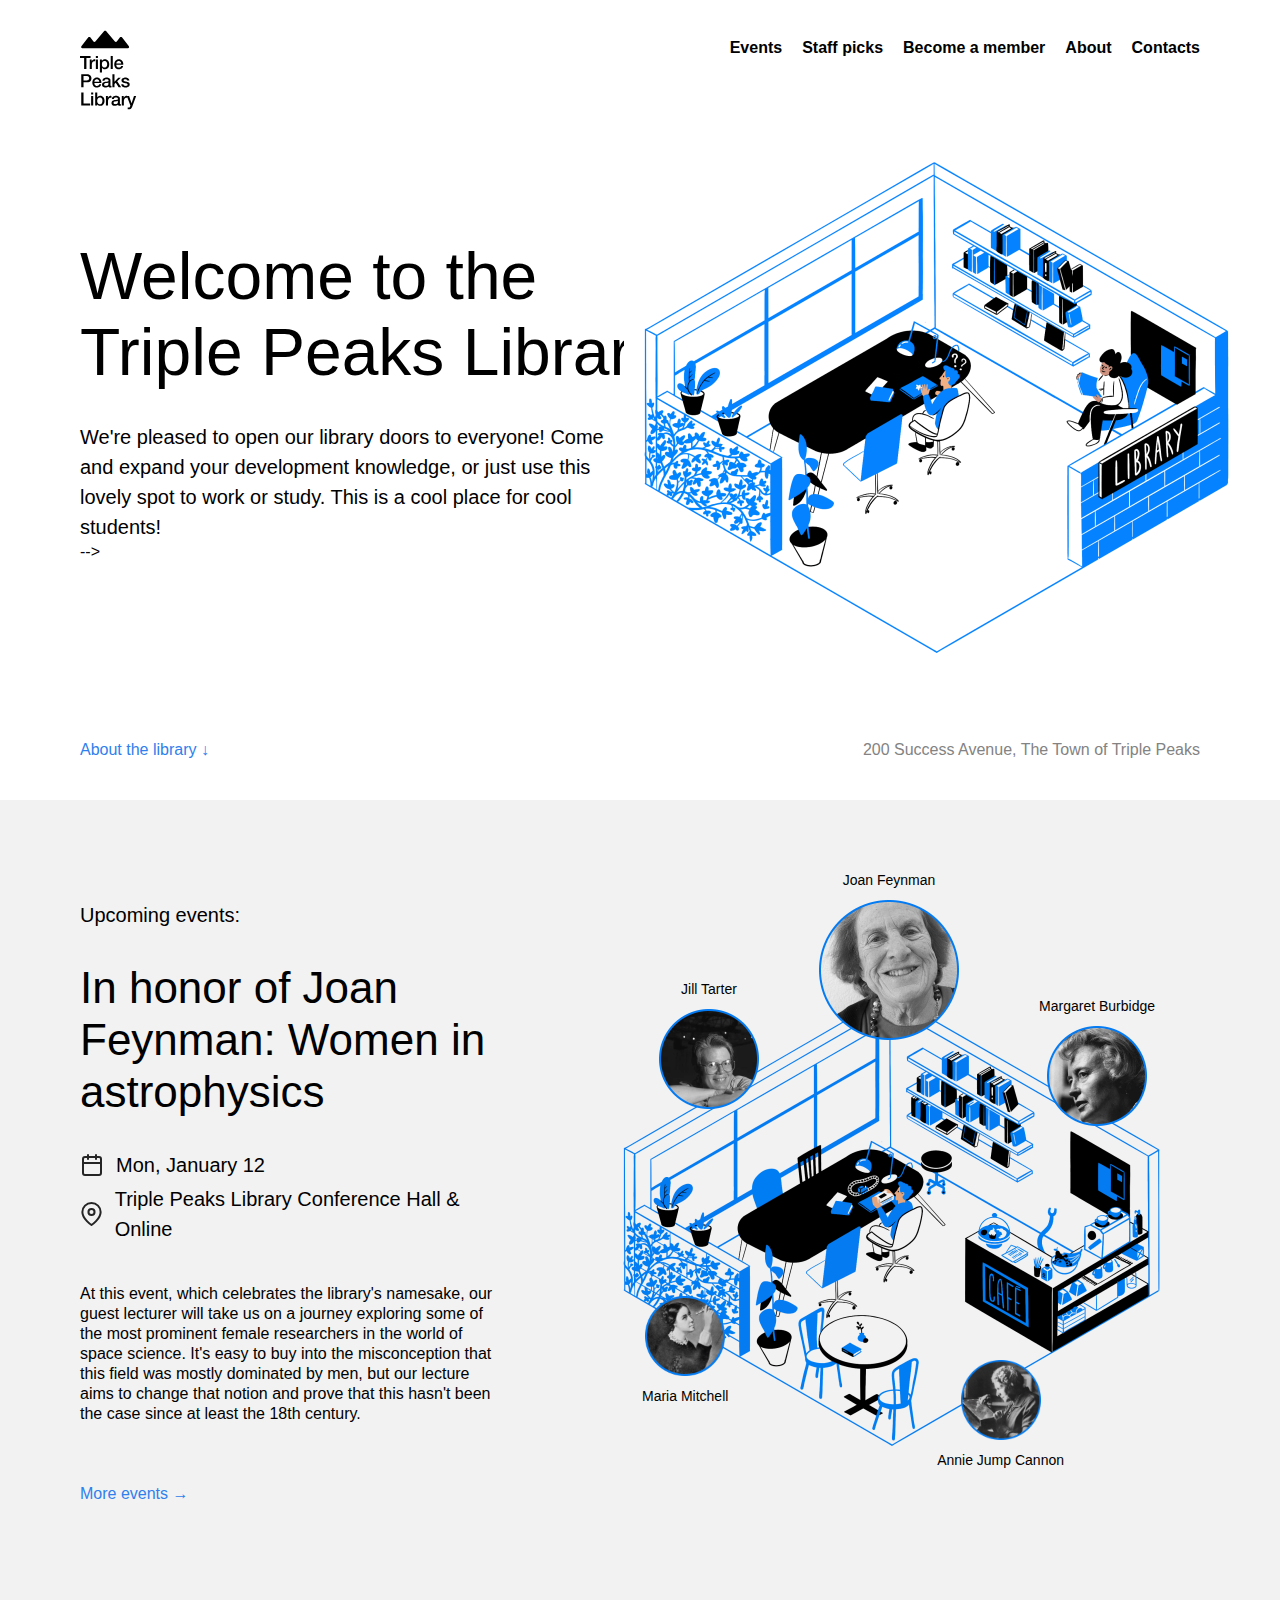
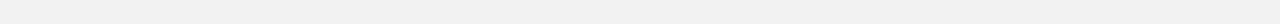
==== index.html @ de25e106 "Finish events section" ====
<!DOCTYPE html>
<html lang="en">
  <head>
    <meta charset="UTF-8" />
    <meta name="viewport" content="width=device-width, initial-scale=1.0" />
    <title>Triple Peaks Library</title>
    <link rel="shortcut icon" href="favicon.ico" />
    <link rel="stylesheet" href="./styles/normalize.css" />
    <link rel="stylesheet" href="./styles/style.css" />
  </head>


  <body>
    <div class="page">
      <header class="header">
        <nav class="nav">
          <img
            src="./images/logo.svg"
            alt="Triple Peaks Library Logo"
            class="nav__logo"
          />
          <!-- Putting navigation links in a list is supposed to be the best practice of writing the semantic code since it allows screen readers to pause between each link instead of reading all the links as a sentence. -->
          <ul class="nav__links">
            <li>
              <a class="nav__link">Events</a>
            </li>
            <li>
              <a class="nav__link">Staff picks</a>
            </li>
            <li>
              <a class="nav__link">Become a member</a>
            </li>
            <li>
              <a class="nav__link">About</a>
            </li>
            <li>
              <a class="nav__link">Contacts</a>
            </li>
          </ul>
        </nav>
        <h1 class="header__title">Welcome to the Triple Peaks Library</h1>
        <p class="header__description">
          We're pleased to open our library doors to everyone! Come and expand
          your development knowledge, or just use this lovely spot to work or
          study. This is a cool place for cool students!
        </p>
        <img
          src="./images/inside_the_library.png"
          alt="Illustration 'Inside the library'"
          class="header__image"
        />
        -->
        <div class="header__footer">
          <a class="header__link">About the library &darr;</a>
          <p class="header__address">
            200 Success Avenue, The Town of Triple Peaks
          </p>
        </div>
      </header>

      <main class="content">
        <section class="events">
          <div class="events__content">
            <h2 class="events__heading">Upcoming events:</h2>
            <h3 class="events__title">
              In honor of Joan Feynman: Women in astrophysics
            </h3>
            <div class="event-info events__info-section">
              <div class="event-info__item">
                <div
                  class="event-info__icon event-info__icon_type_calendar"
                ></div>
                <p class="event-info__text">Mon, January 12</p>
              </div>
              <div class="event-info__item">
                <div class="event-info__icon event-info__icon_type_pin"></div>
                <p class="event-info__text">
                  Triple Peaks Library Conference Hall & Online
                </p>
              </div>
            </div>
            <p class="events__description">
              At this event, which celebrates the library's namesake, our guest
              lecturer will take us on a journey exploring some of the most
              prominent female researchers in the world of space science. It's
              easy to buy into the misconception that this field was mostly
              dominated by men, but our lecture aims to change that notion and
              prove that this hasn't been the case since at least the 18th
              century.
            </p>
            <a href="#" class="events__more">More events &rarr;</a>
          </div>
          <div class="events__cover">
            <img
              src="./images/cafe.png"
              alt="Cafe illustration"
              class="events__image"
            />
            <div class="person person_name_feynman">
              <p class="person__caption">Joan Feynman</p>
              <img
                src="./images/person_feynman.png"
                alt="Photo of Joan"
                class="person__image person__image_size_l"
              />
            </div>
            <div class="person person_name_burbidge">
              <p class="person__caption">Margaret Burbidge</p>
              <img
                src="./images/person_burbidge.png"
                alt="Photo of Joan"
                class="person__image person__image_size_m"
              />
            </div>
            <div class="person person_name_tarter">
              <p class="person__caption">Jill Tarter</p>
              <img
                src="./images/person_tarter.png"
                alt="Photo of Joan"
                class="person__image person__image_size_m"
              />
            </div>
            <div class="person person_name_cannon">
              <img
                src="./images/person_cannon.png"
                alt="Photo of Joan"
                class="person__image person__image_size_s"
              />
              <p class="person__caption">Annie Jump Cannon</p>
            </div>
            <div class="person person_name_mitchell">
              <img
                src="./images/person_mitchell.png"
                alt="Photo of Joan"
                class="person__image person__image_size_s"
              />
              <p class="person__caption">Maria Mitchell</p>
            </div>
          </div>
        </section>

        <section class="staff">
          <!-- --------------------------------------------------------------- -->
          <!--        Don't uncomment until the final project stage            -->
          <!-- --------------------------------------------------------------- -->
          <!--<h2 class="staff__title">Staff picks</h2>
        <p class="staff__subtitle">That our readers love</p>
        <ul>
          <li class="card">
            <div class="card__content">
              <h3 class="card__title">Introduction to Algorithms</h3>
              <p class="card__text">
                The name of this book is self-explanatory; it's a proper
                introduction to algorithms! Introduction to Algorithms, or CLRS,
                in reference to the authors' last names, goes in-depth and
                covers a range of algorithms across several self-contained
                chapters.
              </p>
              <p class="card__footer">
                Thomas H. Cormen, Charles E. Leiserson, Ronald L. Rivest,
                Clifford Stein
              </p>
            </div>
          </li>

          <li class="card">
            <div class="card__content">
              <h3 class="card__title">
                The Structure and Interpretation of Computer Programs (SICP)
              </h3>
              <p class="card__text">
                This is one of the best books for learning the fundamentals of
                programming. Featured by MIT in one of their foundational
                programming courses, SICP is a general-purpose programming book
                that uses Scheme to illustrate various programming concepts.
              </p>
              <p class="card__footer">
                Harold Abelson, Gerald Jay Sussman, Julie Sussman
              </p>
            </div>
          </li>

          <li class="card">
            <div class="card__content">
              <h3 class="card__title">
                The Clean Coder: A Code of Conduct for Professional Programmers
              </h3>
              <p class="card__text">
                Compiled by seasoned software engineer and author Robert C.
                Martin (also known as Uncle Bob), this book covers the
                techniques and tools of true software craftsmanship. It explains
                how to write clean code and demonstrates how to cultivate the
                attitude of a skilled, professional programmer.
              </p>
              <p class="card__footer">Steve McConnell</p>
            </div>
          </li>

          <li class="card">
            <div class="card__content">
              <h3 class="card__title">
                Code Complete: A Practical Handbook of Software Construction
              </h3>
              <p class="card__text">
                Want to know how to write robust code irrespective of the
                architecture behind your chosen programming language? Then
                consider reading Code Complete: A Practical Handbook of Software
                Construction. It comprehensively covers everything related to
                good code structure.
              </p>
              <p class="card__footer">Steve McConnell</p>
            </div>
          </li>
        </ul>-->
        </section>

        <section class="membership">
          <!-- --------------------------------------------------------------- -->
          <!--         Don't uncomment until the final project stage           -->
          <!-- --------------------------------------------------------------- -->
          <!--<h2 class="membership__title">Becoming a library member is easy!</h2>
        <ul class="membership__steps">
          <li class="step">
            <h3 class="step__title">
              Step 1
              <img
                src="./images/icon_step_forward.svg"
                alt="icon forward"
                class="step__icon"
              />
            </h3>
            <p class="step__description">
              Fill out the membership form online or in person.
            </p>
          </li>
          <li class="step">
            <h3 class="step__title">
              Step 2
              <img
                src="./images/icon_step_forward.svg"
                alt="icon forward"
                class="step__icon"
              />
            </h3>
            <p class="step__description">
              Come pick up your library card at the front desk.
            </p>
          </li>
          <li class="step">
            <h3 class="step__title">
              Step 3
              <img
                src="./images/icon_step_forward.svg"
                alt="icon forward"
                class="step__icon"
              />
            </h3>
            <p class="step__description">Sign the back of the card.</p>
          </li>
          <li class="step">
            <h3 class="step__title">
              Step 4
              <img
                src="./images/icon_step_finish.svg"
                alt="icon finish"
                class="step__icon"
              />
            </h3>
            <p class="step__description">
              Enjoy all the awesome benefits of membership!
            </p>
          </li>
        </ul>-->
        </section>

        <section class="about">
          <!-- --------------------------------------------------------------- -->
          <!--          Don't uncomment until the final project stage          -->
          <!-- --------------------------------------------------------------- -->
          <!--<h2 class="about__title">About the library</h2>
        <div class="about__content">
          <p class="about__paragraph">
            Libraries are essential establishments in practically every city,
            and the Triple Peaks Library is no exception. It first opened its
            doors way back in 2018, right as our humble town began bidding
            welcome to its very first citizens!
          </p>
          <p class="about__paragraph">
            Since its initial opening, the library has seen nearly 342 monthly
            visitors. That's almost 50% of our population! So far, most
            citizens have enjoyed reading books and using our ample online
            resources.
          </p>
          <p class="about__paragraph">
            Become a member today, and make sure to check out our Staff Picks
            section. This week's selection is full of books anyone interested
            in computer programming would love!
          </p>
        </div>
        <div class="about__circle"></div> -->
        </section>
      </main>
      <footer class="footer">
        <!-- ----------------------------------------------------------------- -->
        <!--          Don't uncomment until the final project stage            -->
        <!-- ----------------------------------------------------------------- -->
      </footer>
    </div>
  </body>
</html>
---- styles/style.css ----
.page {
  min-width: 1100px;
  max-width: 1600px;
  margin: auto;
  font-family: "Helvetica Neue", arial, sans-serif;
  font-size: 16px;
  line-height: 20px;
}

.header {
  display: flex;
  flex-direction: column;
  height: 100vh;
  min-height: 720px;
  max-height: 800px;
  padding: 30px 80px 40px;
  position: relative;
  box-sizing: border-box;
}

.nav {
  display: flex;
  justify-content: space-between;
}

.nav__logo {
  width: 57px;
  height: 80px;
}

.nav__links {
  display: flex;
  margin: 8px 0 0;
  column-gap: 20px;
  list-style-type: none;
  padding: 0;
}

.nav__link {
  color: #000000;
  text-decoration: none;
  font-weight: bold;
}

.header__title {
  margin: 128px 0 0;
  max-width: 601px;
  font-size: 66px;
  line-height: 76px;
  font-weight: 500;
}

.header__description {
  margin: 32px 0 0;
  max-width: 532px;
  font-size: 20px;
  line-height: 30px;
}

.header__image {
  z-index: 1;
  max-width: 636px;
  top: 135px;
  right: 20px;
  position: absolute;
}

.header__footer {
  margin-top: auto;
  width: 100%;
  display: flex;
  align-items: center;
  justify-content: space-between;
  box-sizing: border-box;
}

.header__link {
  color: #2f80ed;
  text-decoration: none;
}

.header__address {
  margin: 0;
  color: #838383;
}

.events {
  padding: 100px 0 120px 80px;
  display: flex;
  align-items: start;
  justify-content: space-between;
  box-sizing: border-box;
  background-color: #f2f2f2;
}

.events__content {
  flex-basis: 580px;
}

.events__heading {
  font-size: 20px;
  font-weight: 500;
  line-height: 30px;
  margin: 0;
}

.events__title {
  font-size: 44px;
  font-weight: 500;
  line-height: 52px;
  margin: 32px 0 0;
}

.events__info-section {
  margin-top: 32px;
}

.event-info__item {
  display: flex;
  align-items: center;
  margin-bottom: 4px;
  font-weight: 500;
}

.event-info__icon {
  background-repeat: no-repeat;
  background-position: center;
  margin-right: 12px;
  width: 24px;
  height: 24px;
}

.event-info__icon_type_calendar {
  background-image: url(../images/icon_calendar.svg);
}

.event-info__icon_type_pin {
  background-image: url(../images/icon_pin.svg);
}

.event-info__text {
  font-size: 20px;
  font-weight: 500;
  line-height: 30px;
  margin: 0;
}

.events__description {
  margin: 40px 0 60px;
}

.events__more {
  color: #2f80ed;
  text-decoration: none;
}

.events__cover {
  flex-grow: 1;
  flex-shrink: 0;
  flex-basis: 780px;
  max-width: 780px;
  position: relative;
}

.events__image {
  max-width: 100%;
}

.person {
  position: absolute;
  display: flex;
  align-items: center;
  flex-direction: column;
  gap: 10px;
}

.person_name_feynman {
  top: -30px;
  left: 319px;
}

.person_name_burbidge {
  top: 96px;
  right: 125px;
}

.person_name_cannon {
  bottom: 18px;
  right: 216px;
}

.person_name_mitchell {
  bottom: 82px;
  left: 142px;
}

.person_name_tarter {
  top: 79px;
  left: 159px;
}

.person__image {
  max-width: 100%;
}

.person__image_size_l {
  width: 140px;
}

.person__image_size_m {
  width: 100px;
}

.person__image_size_s {
  width: 80px;
}

.person__caption {
  text-align: center;
  font-size: 14px;
  margin: 0;
}
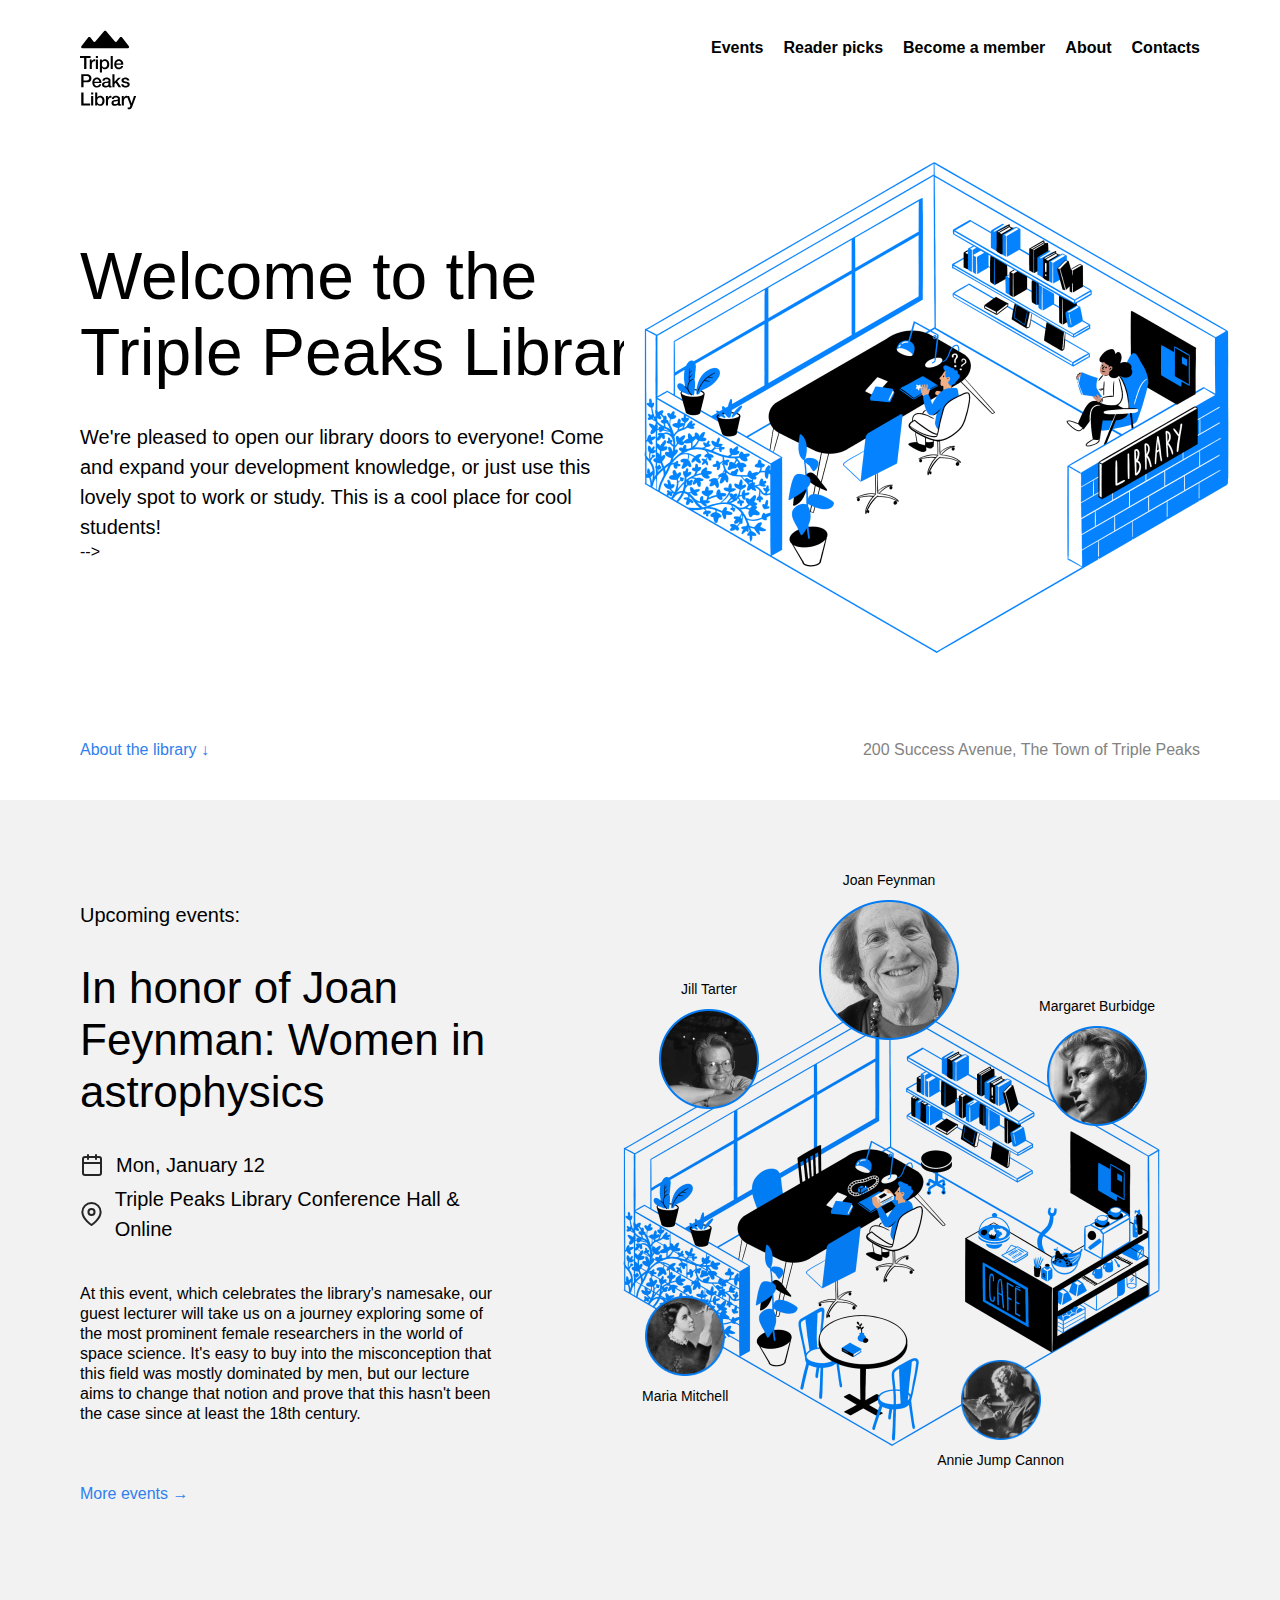
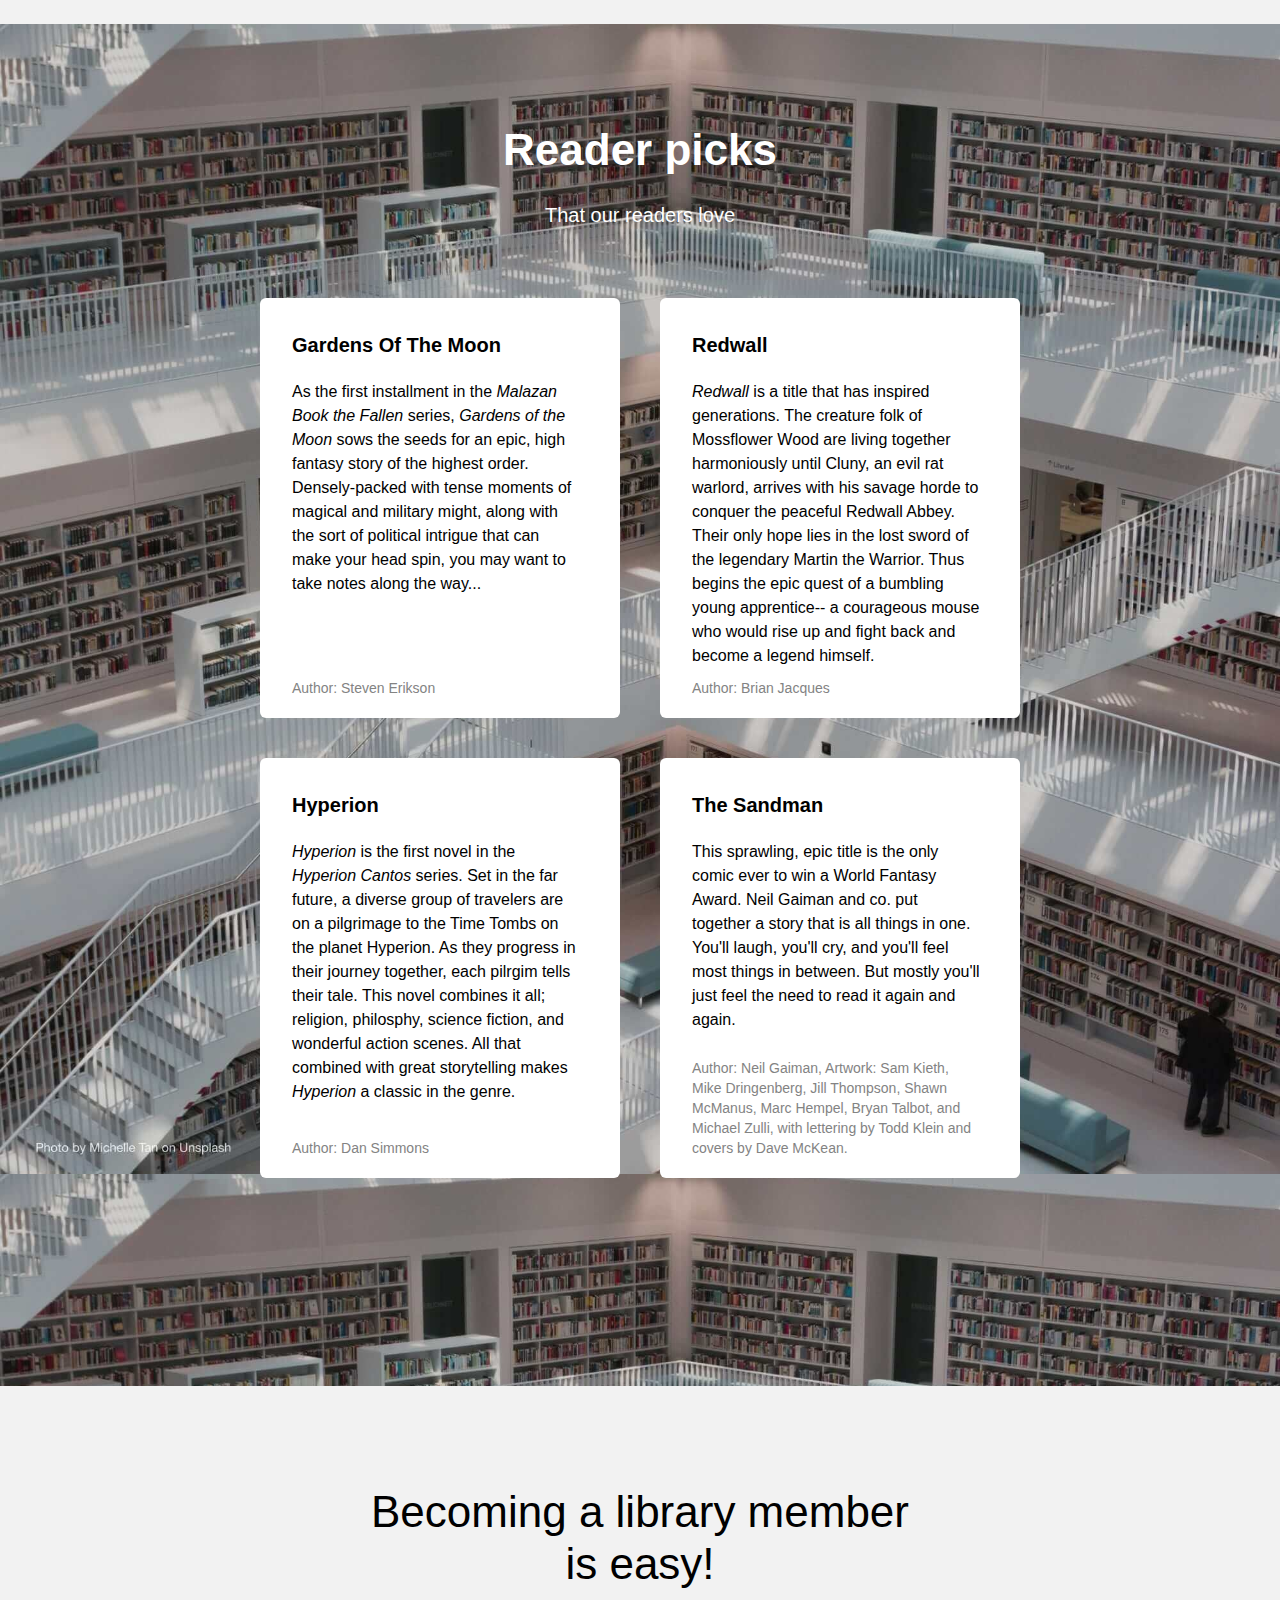
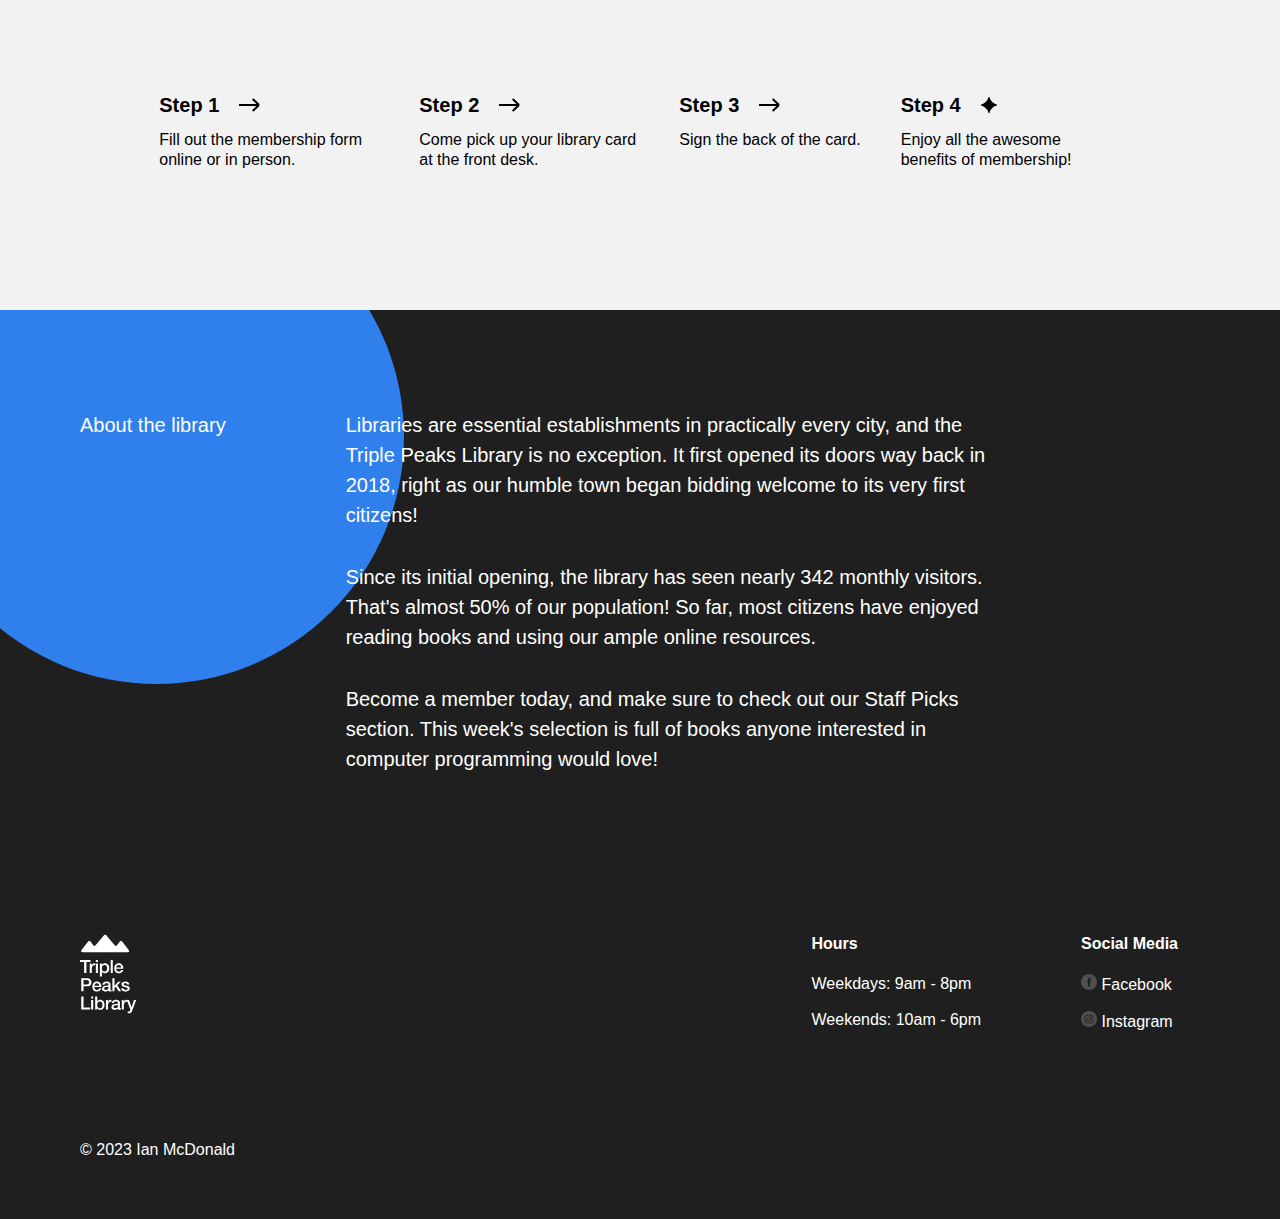
==== commit 1d639aa7: "update landing page with footer" ====
--- a/index.html
+++ b/index.html
@@ -2,13 +2,11 @@
 <html lang="en">
   <head>
     <meta charset="UTF-8" />
-    <meta name="viewport" content="width=device-width, initial-scale=1.0" />
     <title>Triple Peaks Library</title>
     <link rel="shortcut icon" href="favicon.ico" />
     <link rel="stylesheet" href="./styles/normalize.css" />
     <link rel="stylesheet" href="./styles/style.css" />
   </head>
-
 
   <body>
     <div class="page">
@@ -19,22 +17,21 @@
             alt="Triple Peaks Library Logo"
             class="nav__logo"
           />
-          <!-- Putting navigation links in a list is supposed to be the best practice of writing the semantic code since it allows screen readers to pause between each link instead of reading all the links as a sentence. -->
           <ul class="nav__links">
             <li>
-              <a class="nav__link">Events</a>
-            </li>
-            <li>
-              <a class="nav__link">Staff picks</a>
-            </li>
-            <li>
-              <a class="nav__link">Become a member</a>
-            </li>
-            <li>
-              <a class="nav__link">About</a>
-            </li>
-            <li>
-              <a class="nav__link">Contacts</a>
+              <a class="nav__link" href="#event-id">Events</a>
+            </li>
+            <li>
+              <a class="nav__link" href="#staff-id">Reader picks</a>
+            </li>
+            <li>
+              <a class="nav__link" href="#member-id">Become a member</a>
+            </li>
+            <li>
+              <a class="nav__link" href="#about-id">About</a>
+            </li>
+            <li>
+              <a class="nav__link" href="#contacts-id">Contacts</a>
             </li>
           </ul>
         </nav>
@@ -59,7 +56,7 @@
       </header>
 
       <main class="content">
-        <section class="events">
+        <section class="events" id="event-id">
           <div class="events__content">
             <h2 class="events__heading">Upcoming events:</h2>
             <h3 class="events__title">
@@ -139,171 +136,204 @@
           </div>
         </section>
 
-        <section class="staff">
-          <!-- --------------------------------------------------------------- -->
-          <!--        Don't uncomment until the final project stage            -->
-          <!-- --------------------------------------------------------------- -->
-          <!--<h2 class="staff__title">Staff picks</h2>
-        <p class="staff__subtitle">That our readers love</p>
-        <ul>
-          <li class="card">
-            <div class="card__content">
-              <h3 class="card__title">Introduction to Algorithms</h3>
-              <p class="card__text">
-                The name of this book is self-explanatory; it's a proper
-                introduction to algorithms! Introduction to Algorithms, or CLRS,
-                in reference to the authors' last names, goes in-depth and
-                covers a range of algorithms across several self-contained
-                chapters.
+        <section class="staff" id="staff-id">
+          <h2 class="staff__title">Reader picks</h2>
+          <p class="staff__subtitle">That our readers love</p>
+          <ul class="staff__card_group">
+            <li class="card">
+              <div class="card__content">
+                <h3 class="card__title">Gardens Of The Moon</h3>
+                <p class="card__text">
+                  As the first installment in the
+                  <em>Malazan Book the Fallen</em> series,
+                  <em>Gardens of the Moon</em> sows the seeds for an epic, high
+                  fantasy story of the highest order. Densely-packed with tense
+                  moments of magical and military might, along with the sort of
+                  political intrigue that can make your head spin, you may want
+                  to take notes along the way...
+                </p>
+                <p class="card__footer">Author: Steven Erikson</p>
+              </div>
+            </li>
+
+            <li class="card">
+              <div class="card__content">
+                <h3 class="card__title">Redwall</h3>
+                <p class="card__text">
+                  <em>Redwall</em> is a title that has inspired generations. The
+                  creature folk of Mossflower Wood are living together
+                  harmoniously until Cluny, an evil rat warlord, arrives with
+                  his savage horde to conquer the peaceful Redwall Abbey. Their
+                  only hope lies in the lost sword of the legendary Martin the
+                  Warrior. Thus begins the epic quest of a bumbling young
+                  apprentice-- a courageous mouse who would rise up and fight
+                  back and become a legend himself.
+                </p>
+                <p class="card__footer">Author: Brian Jacques</p>
+              </div>
+            </li>
+
+            <li class="card">
+              <div class="card__content">
+                <h3 class="card__title">Hyperion</h3>
+                <p class="card__text">
+                  <em>Hyperion</em> is the first novel in the
+                  <em>Hyperion Cantos</em> series. Set in the far future, a
+                  diverse group of travelers are on a pilgrimage to the Time
+                  Tombs on the planet Hyperion. As they progress in their
+                  journey together, each pilrgim tells their tale. This novel
+                  combines it all; religion, philosphy, science fiction, and
+                  wonderful action scenes. All that combined with great
+                  storytelling makes <em>Hyperion</em> a classic in the genre.
+                </p>
+                <p class="card__footer">Author: Dan Simmons</p>
+              </div>
+            </li>
+
+            <li class="card">
+              <div class="card__content">
+                <h3 class="card__title">The Sandman</h3>
+                <p class="card__text">
+                  This sprawling, epic title is the only comic ever to win a
+                  World Fantasy Award. Neil Gaiman and co. put together a story
+                  that is all things in one. You'll laugh, you'll cry, and
+                  you'll feel most things in between. But mostly you'll just
+                  feel the need to read it again and again.
+                </p>
+                <p class="card__footer">
+                  Author: Neil Gaiman, Artwork: Sam Kieth, Mike Dringenberg,
+                  Jill Thompson, Shawn McManus, Marc Hempel, Bryan Talbot, and
+                  Michael Zulli, with lettering by Todd Klein and covers by Dave
+                  McKean.
+                </p>
+              </div>
+            </li>
+          </ul>
+        </section>
+
+        <section class="membership" id="member-id">
+          <h2 class="membership__title">Becoming a library member is easy!</h2>
+          <ul class="membership__steps">
+            <li class="step">
+              <h3 class="step__title">
+                Step 1
+                <img
+                  src="./images/icon_step_forward.svg"
+                  alt="icon forward"
+                  class="step__icon"
+                />
+              </h3>
+              <p class="step__description">
+                Fill out the membership form online or in person.
               </p>
-              <p class="card__footer">
-                Thomas H. Cormen, Charles E. Leiserson, Ronald L. Rivest,
-                Clifford Stein
+            </li>
+            <li class="step">
+              <h3 class="step__title">
+                Step 2
+                <img
+                  src="./images/icon_step_forward.svg"
+                  alt="icon forward"
+                  class="step__icon"
+                />
+              </h3>
+              <p class="step__description">
+                Come pick up your library card at the front desk.
               </p>
-            </div>
-          </li>
-
-          <li class="card">
-            <div class="card__content">
-              <h3 class="card__title">
-                The Structure and Interpretation of Computer Programs (SICP)
+            </li>
+            <li class="step">
+              <h3 class="step__title">
+                Step 3
+                <img
+                  src="./images/icon_step_forward.svg"
+                  alt="icon forward"
+                  class="step__icon"
+                />
               </h3>
-              <p class="card__text">
-                This is one of the best books for learning the fundamentals of
-                programming. Featured by MIT in one of their foundational
-                programming courses, SICP is a general-purpose programming book
-                that uses Scheme to illustrate various programming concepts.
+              <p class="step__description">Sign the back of the card.</p>
+            </li>
+            <li class="step">
+              <h3 class="step__title">
+                Step 4
+                <img
+                  src="./images/icon_step_finish.svg"
+                  alt="icon finish"
+                  class="step__icon"
+                />
+              </h3>
+              <p class="step__description">
+                Enjoy all the awesome benefits of membership!
               </p>
-              <p class="card__footer">
-                Harold Abelson, Gerald Jay Sussman, Julie Sussman
-              </p>
-            </div>
-          </li>
-
-          <li class="card">
-            <div class="card__content">
-              <h3 class="card__title">
-                The Clean Coder: A Code of Conduct for Professional Programmers
-              </h3>
-              <p class="card__text">
-                Compiled by seasoned software engineer and author Robert C.
-                Martin (also known as Uncle Bob), this book covers the
-                techniques and tools of true software craftsmanship. It explains
-                how to write clean code and demonstrates how to cultivate the
-                attitude of a skilled, professional programmer.
-              </p>
-              <p class="card__footer">Steve McConnell</p>
-            </div>
-          </li>
-
-          <li class="card">
-            <div class="card__content">
-              <h3 class="card__title">
-                Code Complete: A Practical Handbook of Software Construction
-              </h3>
-              <p class="card__text">
-                Want to know how to write robust code irrespective of the
-                architecture behind your chosen programming language? Then
-                consider reading Code Complete: A Practical Handbook of Software
-                Construction. It comprehensively covers everything related to
-                good code structure.
-              </p>
-              <p class="card__footer">Steve McConnell</p>
-            </div>
-          </li>
-        </ul>-->
+            </li>
+          </ul>
         </section>
 
-        <section class="membership">
-          <!-- --------------------------------------------------------------- -->
-          <!--         Don't uncomment until the final project stage           -->
-          <!-- --------------------------------------------------------------- -->
-          <!--<h2 class="membership__title">Becoming a library member is easy!</h2>
-        <ul class="membership__steps">
-          <li class="step">
-            <h3 class="step__title">
-              Step 1
-              <img
-                src="./images/icon_step_forward.svg"
-                alt="icon forward"
-                class="step__icon"
-              />
-            </h3>
-            <p class="step__description">
-              Fill out the membership form online or in person.
+        <section class="about" id="about-id">
+          <h2 class="about__title">About the library</h2>
+          <div class="about__content">
+            <p class="about__paragraph">
+              Libraries are essential establishments in practically every city,
+              and the Triple Peaks Library is no exception. It first opened its
+              doors way back in 2018, right as our humble town began bidding
+              welcome to its very first citizens!
             </p>
-          </li>
-          <li class="step">
-            <h3 class="step__title">
-              Step 2
-              <img
-                src="./images/icon_step_forward.svg"
-                alt="icon forward"
-                class="step__icon"
-              />
-            </h3>
-            <p class="step__description">
-              Come pick up your library card at the front desk.
+            <p class="about__paragraph">
+              Since its initial opening, the library has seen nearly 342 monthly
+              visitors. That's almost 50% of our population! So far, most
+              citizens have enjoyed reading books and using our ample online
+              resources.
             </p>
-          </li>
-          <li class="step">
-            <h3 class="step__title">
-              Step 3
-              <img
-                src="./images/icon_step_forward.svg"
-                alt="icon forward"
-                class="step__icon"
-              />
-            </h3>
-            <p class="step__description">Sign the back of the card.</p>
-          </li>
-          <li class="step">
-            <h3 class="step__title">
-              Step 4
-              <img
-                src="./images/icon_step_finish.svg"
-                alt="icon finish"
-                class="step__icon"
-              />
-            </h3>
-            <p class="step__description">
-              Enjoy all the awesome benefits of membership!
+            <p class="about__paragraph">
+              Become a member today, and make sure to check out our Staff Picks
+              section. This week's selection is full of books anyone interested
+              in computer programming would love!
             </p>
-          </li>
-        </ul>-->
-        </section>
-
-        <section class="about">
-          <!-- --------------------------------------------------------------- -->
-          <!--          Don't uncomment until the final project stage          -->
-          <!-- --------------------------------------------------------------- -->
-          <!--<h2 class="about__title">About the library</h2>
-        <div class="about__content">
-          <p class="about__paragraph">
-            Libraries are essential establishments in practically every city,
-            and the Triple Peaks Library is no exception. It first opened its
-            doors way back in 2018, right as our humble town began bidding
-            welcome to its very first citizens!
-          </p>
-          <p class="about__paragraph">
-            Since its initial opening, the library has seen nearly 342 monthly
-            visitors. That's almost 50% of our population! So far, most
-            citizens have enjoyed reading books and using our ample online
-            resources.
-          </p>
-          <p class="about__paragraph">
-            Become a member today, and make sure to check out our Staff Picks
-            section. This week's selection is full of books anyone interested
-            in computer programming would love!
-          </p>
-        </div>
-        <div class="about__circle"></div> -->
+          </div>
+          <div class="about__circle"></div>
         </section>
       </main>
-      <footer class="footer">
-        <!-- ----------------------------------------------------------------- -->
-        <!--          Don't uncomment until the final project stage            -->
-        <!-- ----------------------------------------------------------------- -->
+      <footer class="footer" id="contacts-id">
+        <div class="footer__columns">
+          <div class="footer__column">
+            <img
+              src="../images/logo_white.svg"
+              alt="Library Logo"
+              class="footer__logo"
+            />
+          </div>
+          <div class="footer__column footer__column_content_hours">
+            <h4 class="footer__column-heading">Hours</h4>
+            <ul class="footer__list">
+              <li class="footer__list-item">Weekdays: 9am - 8pm</li>
+              <li class="footer__list-item">Weekends: 10am - 6pm</li>
+            </ul>
+          </div>
+          <div class="footer__column footer__column_content_social">
+            <h4 class="footer__column-heading">Social Media</h4>
+            <ul class="footer__list">
+              <li class="footer__list-item">
+                <a href="#" class="footer__column-link"
+                  ><img
+                    src="../images/facebook_white.svg"
+                    alt="FB icon"
+                    class="footer__social-icon"
+                  />
+                  Facebook</a
+                >
+              </li>
+              <li class="footer__list-item">
+                <a href="#" class="footer__column-link"
+                  ><img
+                    src="../images/instagram_white.svg"
+                    alt="IG icon"
+                    class="footer__social-icon"
+                  />
+                  Instagram</a
+                >
+              </li>
+            </ul>
+          </div>
+        </div>
+        <small class="footer__copyright">&copy; 2023 Ian McDonald</small>
       </footer>
     </div>
   </body>
--- a/styles/style.css
+++ b/styles/style.css
@@ -42,6 +42,10 @@
   font-weight: bold;
 }
 
+.nav__link:hover {
+  color: #1f69c9;
+}
+
 .header__title {
   margin: 128px 0 0;
   max-width: 601px;
@@ -79,6 +83,10 @@
   text-decoration: none;
 }
 
+.header__link:hover {
+  color: #1f69c9;
+}
+
 .header__address {
   margin: 0;
   color: #838383;
@@ -154,6 +162,10 @@
   text-decoration: none;
 }
 
+.events__more:hover {
+  color: #1f69c9;
+}
+
 .events__cover {
   flex-grow: 1;
   flex-shrink: 0;
@@ -220,3 +232,246 @@
   font-size: 14px;
   margin: 0;
 }
+
+.staff {
+  background-image: url(../images/staff_picks_background.jpg);
+  background-size: contain;
+  padding: 100px 0 140px;
+}
+
+.staff__title {
+  text-align: center;
+  font-size: 44px;
+  line-height: 52px;
+  margin: 0 0 24px;
+  color: #fff;
+}
+
+.staff__subtitle {
+  text-align: center;
+  font-size: 20px;
+  line-height: 30px;
+  font-weight: 400;
+  margin: 0;
+  color: #fff;
+}
+
+.staff__card_group {
+  display: flex;
+  margin: 68px auto;
+  padding: 0;
+  max-width: 760px;
+  flex-wrap: wrap;
+  list-style: none;
+  gap: 40px;
+  justify-content: space-between;
+  align-items: center;
+}
+
+.card {
+  background-color: #fff;
+  border-radius: 6px;
+  padding: 32px 40px 20px 32px;
+  box-sizing: border-box;
+  width: 360px;
+  height: 420px;
+}
+
+.card__content {
+  width: 100%;
+  height: 100%;
+  display: flex;
+  flex-direction: column;
+}
+
+.card__title {
+  font-size: 20px;
+  line-height: 30px;
+  font-weight: 700;
+  margin: 0;
+}
+
+.card__text {
+  margin: 20px 0 0;
+  font-size: 16px;
+  line-height: 24px;
+}
+
+.card__footer {
+  margin: 0;
+  font-size: 14px;
+  line-height: 20px;
+  color: #838383;
+  margin-top: auto;
+}
+
+.membership {
+  padding: 100px 0 140px;
+  background-color: #f2f2f2;
+}
+
+.membership__title {
+  max-width: 574px;
+  margin: 0 auto;
+  text-align: center;
+  font-size: 44px;
+  font-weight: 500;
+  line-height: 52px;
+}
+
+.membership__steps {
+  list-style-type: none;
+  padding: 0;
+  margin: 100px 0 0;
+  display: flex;
+  justify-content: center;
+  column-gap: 40px;
+}
+
+.step {
+  max-width: 220px;
+}
+
+.step__title {
+  margin: 0;
+  font-size: 20px;
+  line-height: 30px;
+  font-weight: 700;
+  display: flex;
+  align-items: center;
+}
+
+.step__icon {
+  margin-left: 20px;
+}
+
+.step__description {
+  margin: 10px 0 0;
+}
+
+.about {
+  padding: 100px 80px;
+  background-color: #1f1f1f;
+  color: #fff;
+  overflow: hidden;
+  position: relative;
+  box-sizing: border-box;
+  display: flex;
+}
+
+.about__title {
+  margin: 0;
+  font-size: 20px;
+  line-height: 30px;
+  font-weight: 500;
+  z-index: 1;
+}
+
+.about__content {
+  font-size: 20px;
+  line-height: 30px;
+  font-weight: 400;
+  max-width: 660px;
+  z-index: 1;
+  margin: 0 0 0 120px;
+}
+
+.about__paragraph {
+  margin: 0 0 32px;
+}
+
+.about__paragraph:nth-last-of-type(1) {
+  margin: 0;
+}
+
+.about__circle {
+  background-color: #2f80ed;
+  width: 495px;
+  height: 495px;
+  border-radius: 50%;
+  position: absolute;
+  top: -121px;
+  left: -91px;
+  z-index: 0;
+}
+
+.footer {
+  box-sizing: border-box;
+  background-color: #1f1f1f;
+  margin: 0;
+  color: #fff;
+  height: 345px;
+}
+
+.footer__column {
+  margin-right: auto;
+}
+
+.footer__column:nth-last-of-type(1) {
+  margin-right: 0;
+}
+
+.footer__columns {
+  display: flex;
+  margin-right: 102px;
+  margin-bottom: 108px;
+  margin-left: 80px;
+  justify-content: space-between;
+  padding-top: 60px;
+}
+
+.footer__column_content_hours {
+  margin-right: 100px;
+}
+
+.footer__column_content_social {
+}
+
+.footer__logo {
+  height: 80px;
+  width: 57px;
+}
+
+.footer__list {
+  list-style-type: none;
+  padding: 0;
+  margin: 0;
+  font-size: 16px;
+  line-height: 20px;
+}
+
+.footer__list-item {
+  font-size: 16px;
+  line-height: 20px;
+  margin-bottom: 16px;
+}
+
+.footer__list-item:nth-last-of-type(1) {
+  margin: 0;
+}
+
+.footer__column-heading {
+  font-size: 16px;
+  line-height: 20px;
+  margin: 0 0 20px 0;
+}
+
+.footer__column-link {
+  color: white;
+  font-size: 16px;
+  line-height: 20px;
+  text-decoration: none;
+}
+
+.footer__social-icon {
+  font-size: 16px;
+  line-height: 20px;
+}
+
+.footer__copyright {
+  color: #fff;
+  font-size: 16px;
+  line-height: 20px;
+  margin-left: 80px;
+  margin-bottom: 60px;
+}
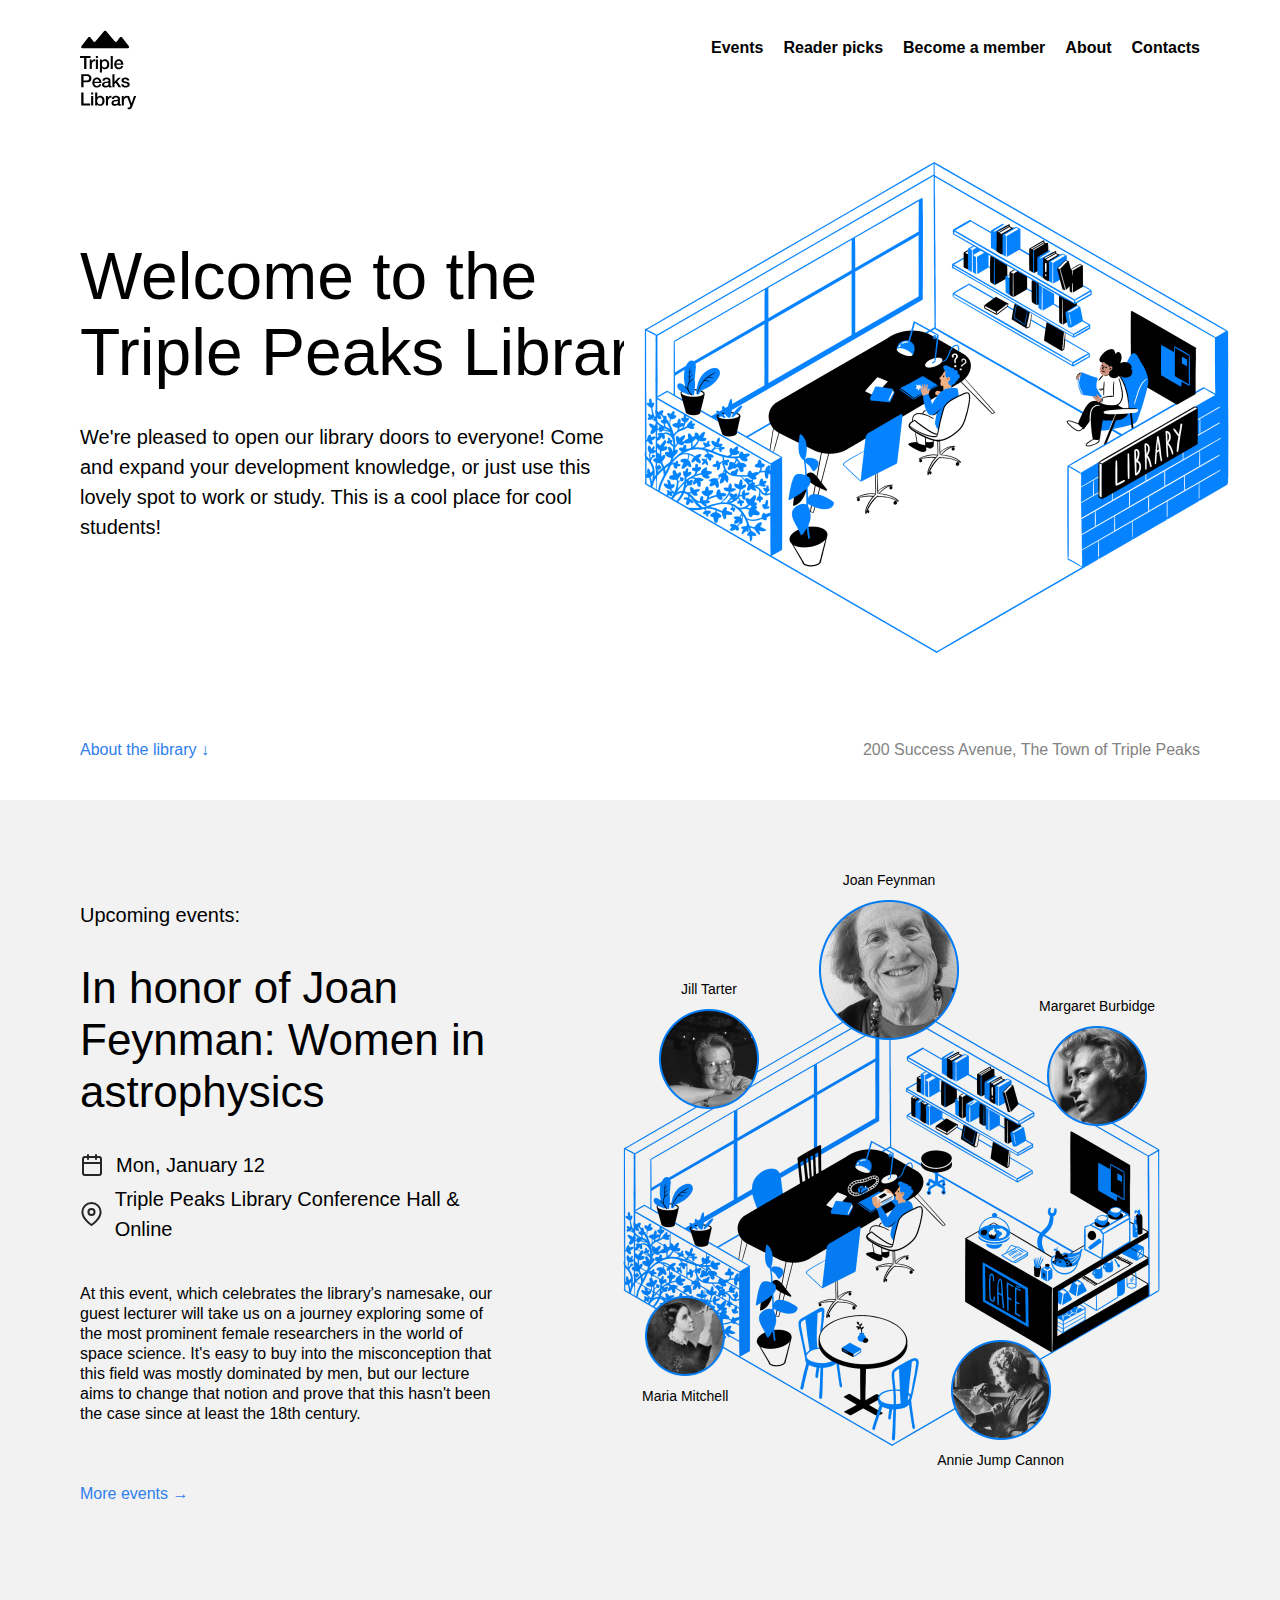
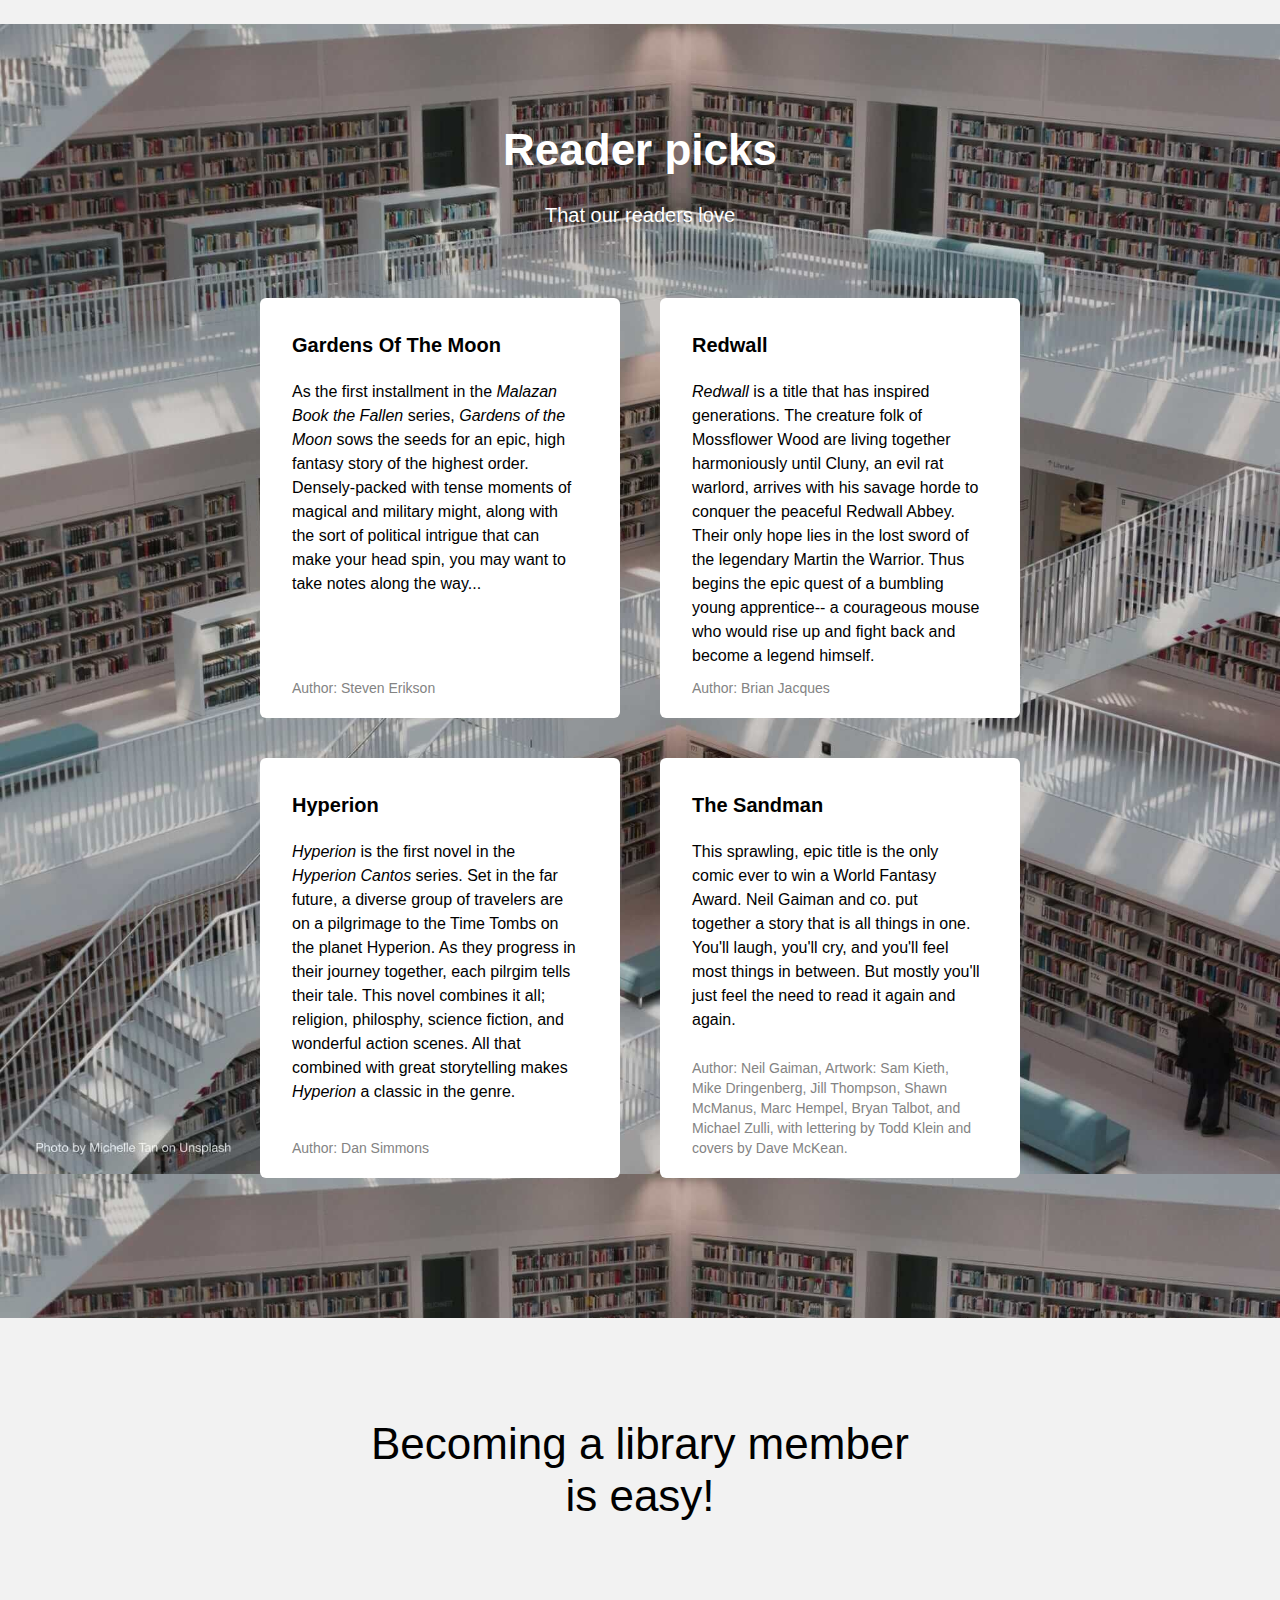
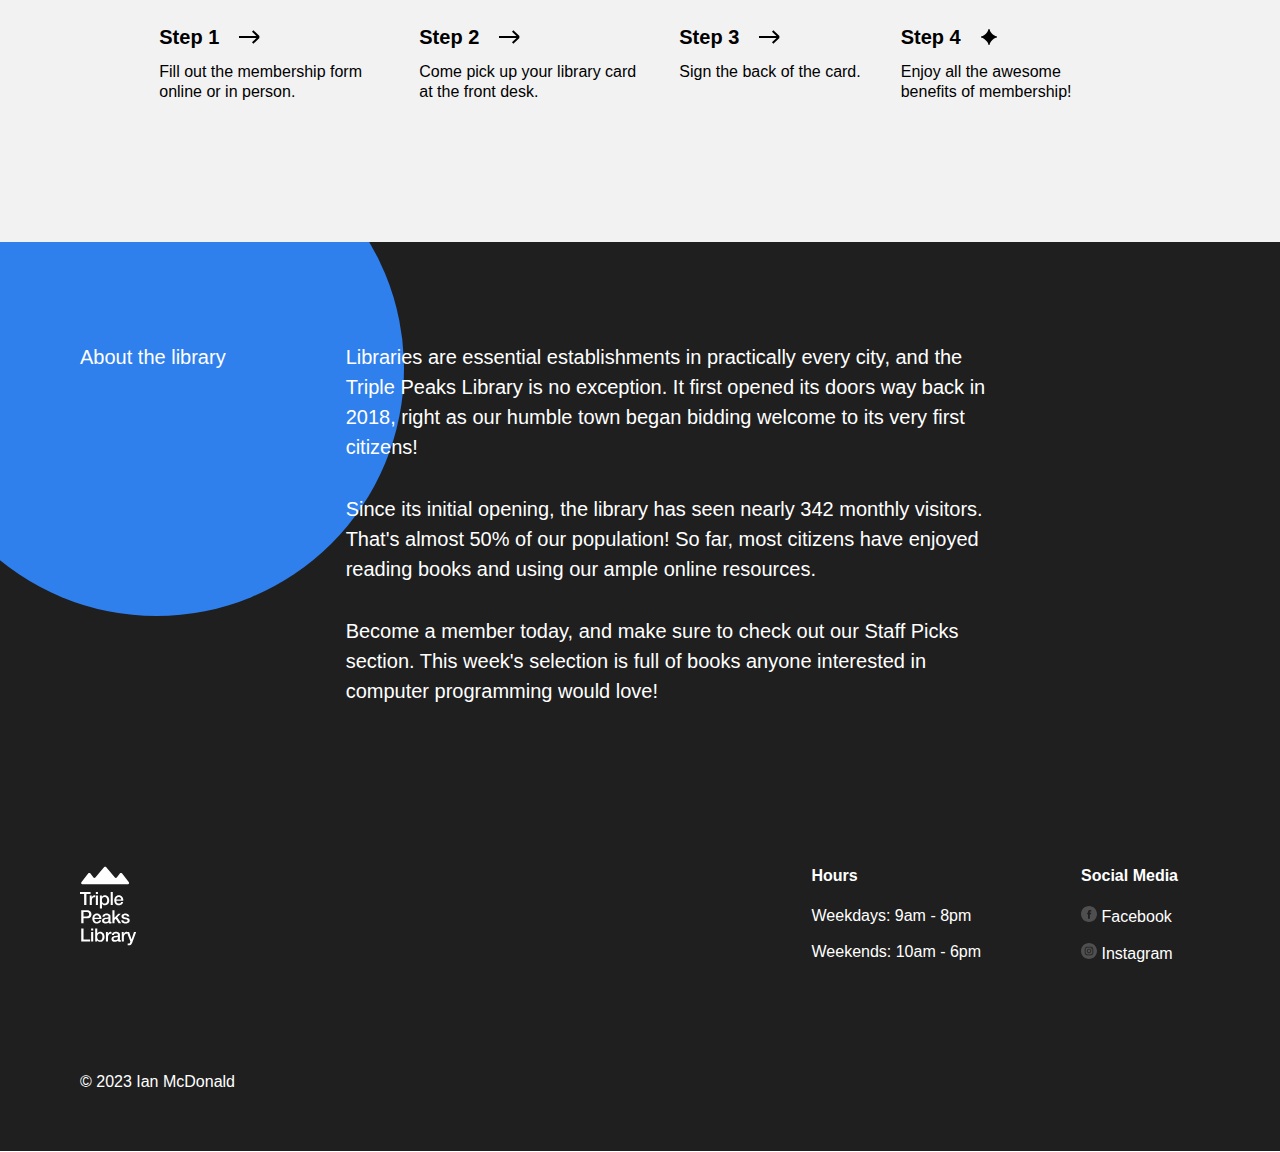
==== commit 8a4a839f: "Fix page mistakes post-review #1" ====
--- a/index.html
+++ b/index.html
@@ -2,6 +2,7 @@
 <html lang="en">
   <head>
     <meta charset="UTF-8" />
+    <meta name="viewport" content="width=device-width, initial-scale=1" />
     <title>Triple Peaks Library</title>
     <link rel="shortcut icon" href="favicon.ico" />
     <link rel="stylesheet" href="./styles/normalize.css" />
@@ -46,9 +47,8 @@
           alt="Illustration 'Inside the library'"
           class="header__image"
         />
-        -->
         <div class="header__footer">
-          <a class="header__link">About the library &darr;</a>
+          <a class="header__link" href="#about-id">About the library &darr;</a>
           <p class="header__address">
             200 Success Avenue, The Town of Triple Peaks
           </p>
@@ -121,7 +121,7 @@
               <img
                 src="./images/person_cannon.png"
                 alt="Photo of Joan"
-                class="person__image person__image_size_s"
+                class="person__image person__image_size_m"
               />
               <p class="person__caption">Annie Jump Cannon</p>
             </div>
@@ -139,7 +139,7 @@
         <section class="staff" id="staff-id">
           <h2 class="staff__title">Reader picks</h2>
           <p class="staff__subtitle">That our readers love</p>
-          <ul class="staff__card_group">
+          <ul class="staff__cards">
             <li class="card">
               <div class="card__content">
                 <h3 class="card__title">Gardens Of The Moon</h3>
@@ -295,7 +295,7 @@
         <div class="footer__columns">
           <div class="footer__column">
             <img
-              src="../images/logo_white.svg"
+              src="./images/logo_white.svg"
               alt="Library Logo"
               class="footer__logo"
             />
@@ -313,7 +313,7 @@
               <li class="footer__list-item">
                 <a href="#" class="footer__column-link"
                   ><img
-                    src="../images/facebook_white.svg"
+                    src="./images/facebook_white.svg"
                     alt="FB icon"
                     class="footer__social-icon"
                   />
@@ -323,7 +323,7 @@
               <li class="footer__list-item">
                 <a href="#" class="footer__column-link"
                   ><img
-                    src="../images/instagram_white.svg"
+                    src="./images/instagram_white.svg"
                     alt="IG icon"
                     class="footer__social-icon"
                   />
@@ -333,7 +333,7 @@
             </ul>
           </div>
         </div>
-        <small class="footer__copyright">&copy; 2023 Ian McDonald</small>
+        <p class="footer__copyright">&copy; 2023 Ian McDonald</p>
       </footer>
     </div>
   </body>
--- a/styles/style.css
+++ b/styles/style.css
@@ -2,7 +2,7 @@
   min-width: 1100px;
   max-width: 1600px;
   margin: auto;
-  font-family: "Helvetica Neue", arial, sans-serif;
+  font-family: "Helvetica Neue", "Arial", sans-serif;
   font-size: 16px;
   line-height: 20px;
 }
@@ -256,9 +256,9 @@
   color: #fff;
 }
 
-.staff__card_group {
-  display: flex;
-  margin: 68px auto;
+.staff__cards {
+  display: flex;
+  margin: 68px auto 0;
   padding: 0;
   max-width: 760px;
   flex-wrap: wrap;
@@ -463,9 +463,15 @@
   text-decoration: none;
 }
 
+.footer__column-link:hover {
+  color: #c1c1c1;
+}
+
 .footer__social-icon {
   font-size: 16px;
   line-height: 20px;
+  height: 16px;
+  width: 16px;
 }
 
 .footer__copyright {
@@ -473,5 +479,5 @@
   font-size: 16px;
   line-height: 20px;
   margin-left: 80px;
-  margin-bottom: 60px;
-}
+  padding-bottom: 60px;
+}
